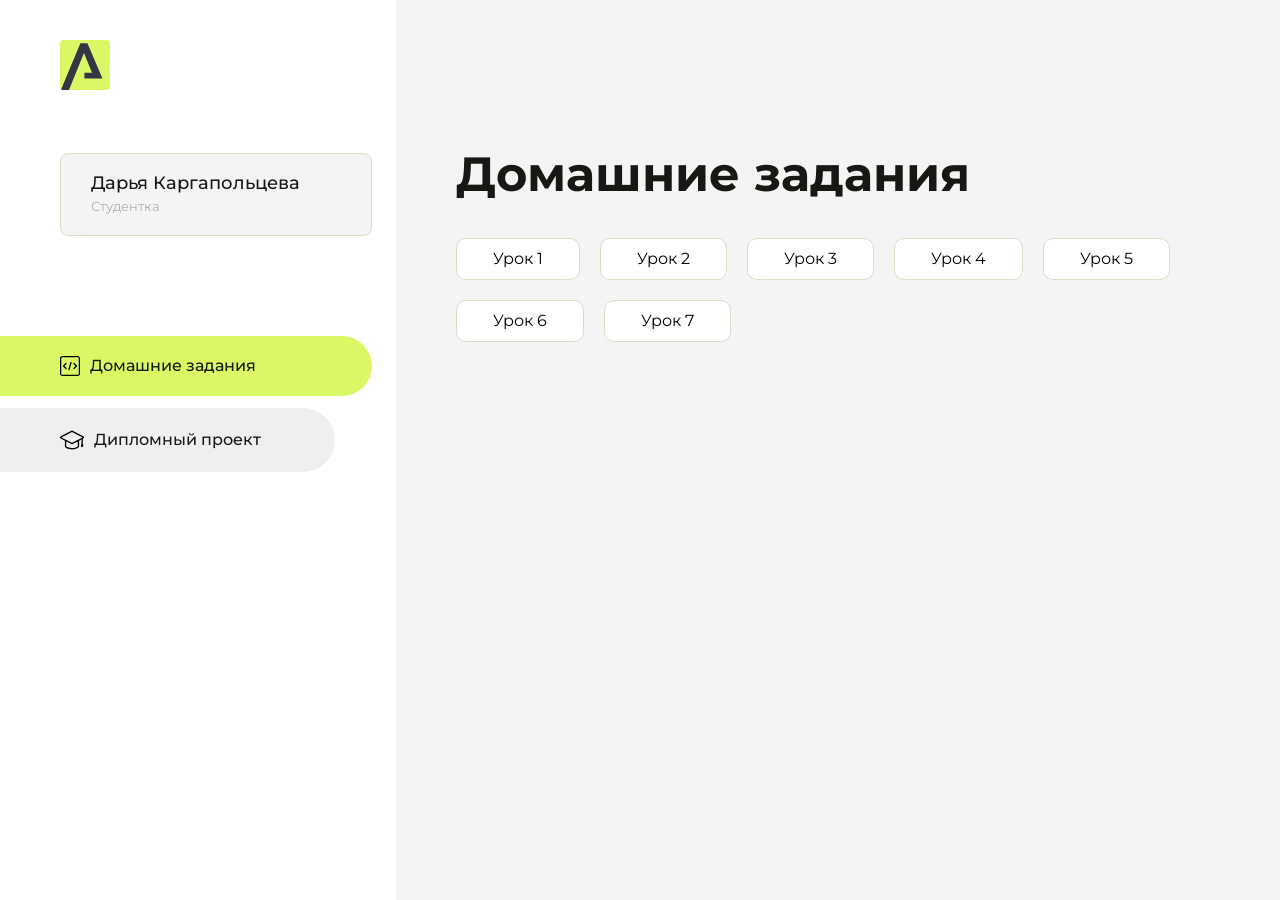
==== index.html @ 57bd3542 "Update index.html" ====
<!DOCTYPE html>
<html lang="en">
<head>
    <meta charset="UTF-8">
    <meta name="viewport" content="width=device-width, initial-scale=1.0">
    <title>Домашняя работа</title>
    <link rel="shortcut icon" href="src/logo.ico" type="image/x-icon">
    <link rel="preconnect" href="https://fonts.googleapis.com">
    <link rel="preconnect" href="https://fonts.gstatic.com" crossorigin>
    <link href="https://fonts.googleapis.com/css2?family=Montserrat:wght@400;500;700&family=Rubik:wght@500&display=swap"
          rel="stylesheet">
    <link rel="stylesheet" href="src/style.css">
</head>
<body id="body">
<div class="overlay" id="overlay"></div>
<div class="layout">
    <div class="burger" id="burger">
        <svg viewBox="0 0 24 24" fill="none" xmlns="http://www.w3.org/2000/svg">
            <g id="SVGRepo_bgCarrier" stroke-width="0"></g>
            <g id="SVGRepo_tracerCarrier" stroke-linecap="round" stroke-linejoin="round"></g>
            <g id="SVGRepo_iconCarrier">
                <path d="M4 18L20 18" stroke="#DAF765" stroke-width="2" stroke-linecap="round"></path>
                <path d="M4 12L20 12" stroke="#DAF765" stroke-width="2" stroke-linecap="round"></path>
                <path d="M4 6L20 6" stroke="#DAF765" stroke-width="2" stroke-linecap="round"></path>
            </g>
        </svg>
    </div>
    <aside class="sidebar" id="sidebar">
        <div class="sidebar__inner">
            <div class="logo">
                <svg width="50" height="50" viewBox="0 0 50 50" fill="none" xmlns="http://www.w3.org/2000/svg">
                    <g clip-path="url(#clip0_513_74730)">
                        <path d="M46.17 -0.257004H3.83C1.57281 -0.257004 -0.257 1.57281 -0.257 3.83V46.17C-0.257 48.4272 1.57281 50.257 3.83 50.257H46.17C48.4272 50.257 50.257 48.4272 50.257 46.17V3.83C50.257 1.57281 48.4272 -0.257004 46.17 -0.257004Z"
                              fill="#DAF765"/>
                        <path d="M24.375 38.4H42.461L27.441 3.1585H20.4355C20.4355 3.1585 6.7895 35.881 1.1945 49.294C2.015 50.0275 3.0945 50.257 3.6945 50.257H8.8445L23.954 13.07L32.0465 32.8285H24.375V38.4Z"
                              fill="#323843"/>
                    </g>
                    <defs>
                        <clipPath id="clip0_513_74730">
                            <rect width="50" height="50" fill="white"/>
                        </clipPath>
                    </defs>
                </svg>
            </div>
            <div class="sidebar__user">
                <div class="sidebar__name">Дарья Каргапольцева</div>
                <div class="sidebar__text">Студентка</div>
            </div>
            <div class="sidebar__tabs">
                <div class="sidebar__item">
                    <button class="sidebar__button active" id="tasks">
                        <svg xmlns="http://www.w3.org/2000/svg" width="20" height="20" viewBox="0 0 20 20" fill="none">
                            <g clip-path="url(#clip0_704_74543)">
                                <path d="M17.7083 20H2.29167C1.0275 20 0 18.9725 0 17.7083V2.29167C0 1.0275 1.0275 0 2.29167 0H17.7083C18.9725 0 20 1.0275 20 2.29167V17.7083C20 18.9725 18.9725 20 17.7083 20ZM2.29167 1.25C1.7175 1.25 1.25 1.7175 1.25 2.29167V17.7083C1.25 18.2825 1.7175 18.75 2.29167 18.75H17.7083C18.2825 18.75 18.75 18.2825 18.75 17.7083V2.29167C18.75 1.7175 18.2825 1.25 17.7083 1.25H2.29167Z"
                                      fill="black"/>
                                <path d="M6.04167 13.125C5.88167 13.125 5.72167 13.0642 5.6 12.9417L3.1 10.4417C2.85583 10.1975 2.85583 9.80167 3.1 9.5575L5.6 7.0575C5.84417 6.81333 6.24 6.81333 6.48417 7.0575C6.72833 7.30167 6.72833 7.6975 6.48417 7.94167L4.42583 10L6.48417 12.0583C6.72833 12.3025 6.72833 12.6983 6.48417 12.9425C6.36167 13.0642 6.20167 13.125 6.04167 13.125Z"
                                      fill="black"/>
                                <path d="M8.95833 14.1667C8.9 14.1667 8.84 14.1583 8.78167 14.1417C8.45083 14.0442 8.26083 13.6967 8.35833 13.3658L10.4417 6.28251C10.5392 5.95084 10.8892 5.76417 11.2175 5.85917C11.5483 5.95667 11.7383 6.30417 11.6408 6.63501L9.5575 13.7183C9.47833 13.9908 9.22833 14.1667 8.95833 14.1667Z"
                                      fill="black"/>
                                <path d="M13.9583 13.125C13.7983 13.125 13.6383 13.0642 13.5167 12.9417C13.2725 12.6975 13.2725 12.3017 13.5167 12.0575L15.575 9.99916L13.5167 7.94083C13.2725 7.69666 13.2725 7.30083 13.5167 7.05666C13.7608 6.81249 14.1567 6.81249 14.4008 7.05666L16.9008 9.55666C17.145 9.80083 17.145 10.1967 16.9008 10.4408L14.4008 12.9408C14.2783 13.0642 14.1183 13.125 13.9583 13.125Z"
                                      fill="black"/>
                            </g>
                            <defs>
                                <clipPath id="clip0_704_74543">
                                    <rect width="20" height="20" fill="white"/>
                                </clipPath>
                            </defs>
                        </svg>
                        <span>Домашние задания</span></button>
                </div>
                <div class="sidebar__item">
                    <button class="sidebar__button" id="diplom">
                        <svg xmlns="http://www.w3.org/2000/svg" width="24" height="24" viewBox="0 0 24 24" fill="none">
                            <g clip-path="url(#clip0_704_74553)">
                                <path d="M23.2628 10.5971C23.7176 10.365 24 9.90375 24 9.39337C24 8.883 23.7176 8.42175 23.2628 8.18962L12.6135 2.75362C12.2291 2.55824 11.7705 2.55787 11.3854 2.75399L0.736875 8.19C0.282375 8.42175 0 8.883 0 9.39337C0 9.90375 0.282375 10.365 0.736875 10.5971L4.89038 12.7177V18.2074C4.89038 19.8154 8.412 21.393 12 21.393C15.5884 21.393 19.1096 19.815 19.1096 18.2074V12.7174L21.4609 11.517V15.8017L20.901 17.2305C20.7409 17.6389 20.7934 18.0994 21.0405 18.4616C21.2876 18.8246 21.6979 19.041 22.1366 19.041C22.5754 19.041 22.9852 18.8246 23.2324 18.462C23.4795 18.099 23.532 17.6385 23.3719 17.2301L22.8124 15.8021V10.827L23.2628 10.5971ZM17.7623 18.1721C17.6198 18.6375 15.3491 20.0419 12 20.0419C8.65088 20.0419 6.38025 18.6375 6.2415 18.2074V12.3037L6.23887 12.3019C6.23812 12.057 6.1065 11.8207 5.87325 11.7019L1.3515 9.39337L12 3.95737L22.6489 9.39337L12 14.8294L5.87325 11.7019C5.54063 11.5331 4.6695 11.6674 4.5 12C4.33012 12.3322 4.55813 12.5479 4.89038 12.7177L11.3857 16.0331C11.5781 16.1314 11.7889 16.1805 12 16.1805C12.2107 16.1805 12.4222 16.1314 12.6146 16.0331L17.7593 13.407L17.7623 18.1721Z"
                                      fill="black"/>
                            </g>
                            <defs>
                                <clipPath id="clip0_704_74553">
                                    <rect width="24" height="24" fill="white"/>
                                </clipPath>
                            </defs>
                        </svg>
                        <span>Дипломный проект</span></button>
                </div>
            </div>
        </div>

    </aside>
    <div class="content">
        <div class="container">
            <div class="content__block" id="tasksBlock">
                <div class="content__title">Домашние задания</div>
                <ul class="content__list">
                    <li class="content__list-item">
                        <a href="myFirstsite/index.html">Урок 1</a>
                    </li>
                    <li class="content__list-item">
                        <a href="fitnes/index.html">Урок 2</a>
                    </li>
                     <li class="content__list-item">
                        <a href="3/table.html">Урок 3</a>
                    </li>
                     <li class="content__list-item">
                        <a href="lesson 4/index.html">Урок 4</a>
                    <li class="content__list-item">
                        <a href="lesson-5/article.html">Урок 5</a>
                    </li>
                    <li class="content__list-item">
                        <a href="lesson-6/index.html">Урок 6</a>
                    </li>
                    <li class="content__list-item">
                        <a href="lesson-5(fitStudio)/article.html">Урок 7</a>
                    </li>
                </ul>
            </div>
            <div class="content__block hidden" id="diplomBlock">
                <div class="content__title">Дипломный проект</div>
                <div class="content__list-diplom">
                    <a href="ПАПКА-С-НОМЕРОМ-УРОКА">Ссылка на ДЗ</a>
                </div>
                <div class="content__decor">
                    <div class="content__decor-text">Давай проверим, чему ты научился!</div>
                    <div class="content__decor-img">
                        <img src="src/decor.png" alt="decor">
                    </div>
                </div>
            </div>
        </div>
    </div>
</div>
<script src="src/index.js"></script>
</body>
</html>
---- src/style.css ----
*{padding: 0;margin: 0;border: 0;}
*,*:before,*:after{-webkit-box-sizing: border-box;box-sizing: border-box;}
:focus,:active{outline: none;}
a:focus,a:active{outline: none;}
nav,footer,header,aside{display: block;}
html,body{
    height:100%;width:100%;
    font-size:100%;line-height:1;-ms-text-size-adjust:100%;-moz-text-size-adjust:100%;-webkit-text-size-adjust:100%;}
input,button,textarea{font-family:inherit;}
input::-ms-clear{display: none;}
button{cursor: pointer;}
button::-moz-focus-inner{padding:0;border:0;}
a,a:visited{text-decoration: none;}
a:hover{text-decoration: none;}
ul li{list-style: none;}
img{vertical-align: top;}
h1,h2,h3,h4,h5,h6{font-size:inherit;font-weight: inherit;}
a{color:inherit;}



body {
    font-family: "Montserrat",SansSerif;
    color: black;
}

body.overflow {
    overflow: hidden;
}



.layout {
    display: -webkit-box;
    display: -ms-flexbox;
    display: flex;
    min-height: 100vh;
}

.sidebar {
    padding: 40px 24px 40px 0;
    -ms-flex-negative: 0;
    flex-shrink: 0;
    background-color: white;
}



.content {
    -webkit-box-flex: 1;
    -ms-flex-positive: 1;
    flex-grow: 1;
    background-color: #F4F4F4;
}

.container {
    display: -webkit-box;
    display: -ms-flexbox;
    display: flex;
    -webkit-box-orient: vertical;
    -webkit-box-direction: normal;
    -ms-flex-direction: column;
    flex-direction: column;
    -webkit-box-pack: center;
    -ms-flex-pack: center;
    justify-content: center;
    -webkit-box-align: center;
    -ms-flex-align: center;
    align-items: center;
    padding: 150px 60px 80px 60px;
}


.logo {
    margin-left: 60px;
    margin-bottom: 60px;
}

.sidebar__user {
    background-color: #F4F4F4;
    padding: 20px 30px;
    margin-left: 60px;
    margin-bottom: 100px;
    border-radius: 8px;
    border: 1px solid #DADEC9;
}

.sidebar__name {
    color:#161814;
    font-size: 18px;
    font-weight: 500;
    margin-bottom: 6px;
}

.sidebar__text {
    color: #AFB1A7;
    font-size: 13px;
    font-weight: 400;
    line-height: 130%; /* 16.9px */
}

.sidebar__item {
    width: 372px;
}

.sidebar__button {
    display: -webkit-box;
    display: -ms-flexbox;
    display: flex;
    -webkit-box-align: center;
    -ms-flex-align: center;
    align-items: center;
    gap: 10px;
    padding: 20px 60px;
    margin-bottom: 12px;
    border-radius: 0px 100px 100px 0px;
    -webkit-transition: all .5s;
    -o-transition: all .5s;
    transition: all .5s;
    cursor: pointer;
    width: 90%;
    color:#161814;
    font-size: 16px;
    font-weight: 500;
}

.sidebar__button.active , .sidebar__button:hover {
    width: 100%;
    background-color: #DAF765;
}


.content__title {
    color: #161814;
    font-size: 48px;
    font-weight: 700;
    margin-bottom: 40px;
}

.content__list {
    display: -webkit-box;
    display: -ms-flexbox;
    display: flex;
    -webkit-box-align: center;
    -ms-flex-align: center;
    align-items: center;
    -ms-flex-wrap: wrap;
    flex-wrap: wrap;
    gap: 20px;
}



.content__list-item  {
    cursor: pointer;
    padding: 12px 18px;
    background-color: #fff;
    border-radius: 10px;
    border: 1px solid #DADEC9;
    -webkit-transition: all .3s;
    -o-transition: all .3s;
    transition: all .3s;
}

.content__list-item:hover,.content__list-diplom:hover {
    background-color: #AFB1A7;
}

li a {
    padding: 12px 18px;

}


.content__list-diplom {
    -webkit-transition: all .3s;
    -o-transition: all .3s;
    transition: all .3s;
    display: inline-block;
    padding: 12px 18px;
    background-color: #fff;
    border-radius: 10px;
    border: 1px solid #DADEC9;
}

.content__decor {
    display: -webkit-box;
    display: -ms-flexbox;
    display: flex;
    -webkit-box-align: center;
    -ms-flex-align: center;
    align-items: center;
}

.content__decor-text {
    color:#BEDD44;
    font-size: 36px;
    font-weight: 700;
    line-height: 110%; /* 39.6px */
}

.content__block {
    max-width: 1200px;
}

.content__block.hidden {
    display: none;
}

.content__decor-img img{
    width: 100%;
}

.burger {
    display: none;
    padding: 5px;
    position: fixed;
    top: 3%;
    right: 7%;
    width: 40px;
    height: 40px;
    background-color: #161814;
    border-radius: 50%;
    z-index: 10;
    border: 1px solid #DAF765;
}

@media (max-width: 768px) {
    .burger {
        display: block;
    }

    .sidebar {
        -webkit-transition: all .3s;
        -o-transition: all .3s;
        transition: all .3s;
        -webkit-transform: translateX(-100%);
        -ms-transform: translateX(-100%);
        transform: translateX(-100%);
        position: fixed;
        top: 0;
        left: 0;
        bottom: 0;
        z-index: 5;
    }

    .sidebar.show {
        -webkit-transform: translateX(0%);
        -ms-transform: translateX(0%);
        transform: translateX(0%);
    }

    .overlay {
        opacity: 0;
        pointer-events: none;
        -webkit-transition: all .3s;
        -o-transition: all .3s;
        transition: all .3s;
        position: absolute;
        top: 0;
        right: 0;
        left: 0;
        bottom: 0;
        z-index: 3;
        background-color: #000000e0;
    }

    .overlay.show {
        opacity: 1;
        pointer-events: all;
    }

    .container {
        padding: 40px 20px;
        min-height: 100%;
    }

    .content__decor {
        margin-top: 20px;
        -webkit-box-orient: vertical;
        -webkit-box-direction: normal;
        -ms-flex-direction: column;
        flex-direction: column;
    }
}

@media (max-width: 400px) {
    .sidebar__user {
        margin-left: 0;
    }
}
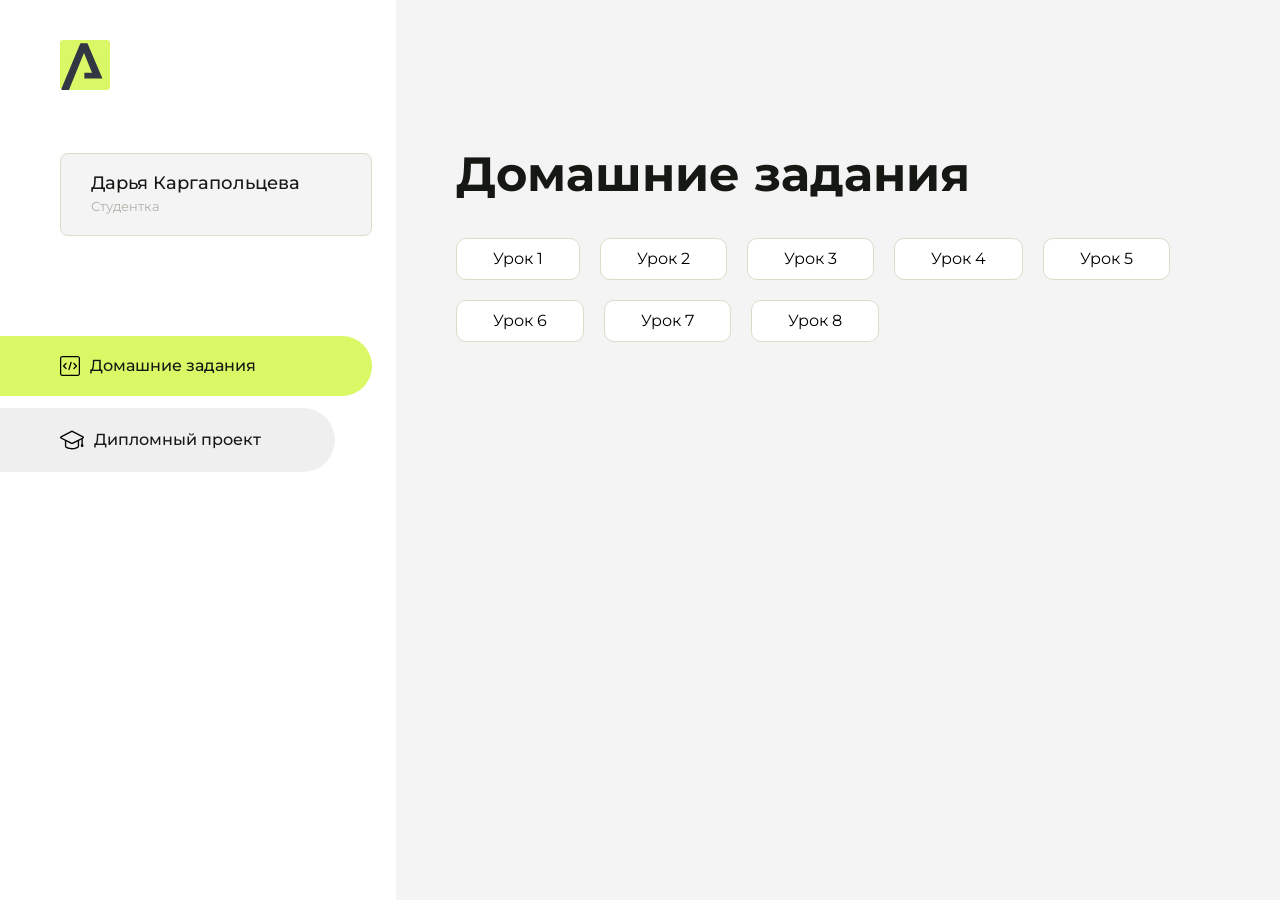
==== commit e8fae720: "Update index.html" ====
--- a/index.html
+++ b/index.html
@@ -112,6 +112,9 @@
                     <li class="content__list-item">
                         <a href="lesson-5(fitStudio)/article.html">Урок 7</a>
                     </li>
+                    <li class="content__list-item">
+                        <a href="form-v2/index.html">Урок 8</a>
+                    </li>
                 </ul>
             </div>
             <div class="content__block hidden" id="diplomBlock">
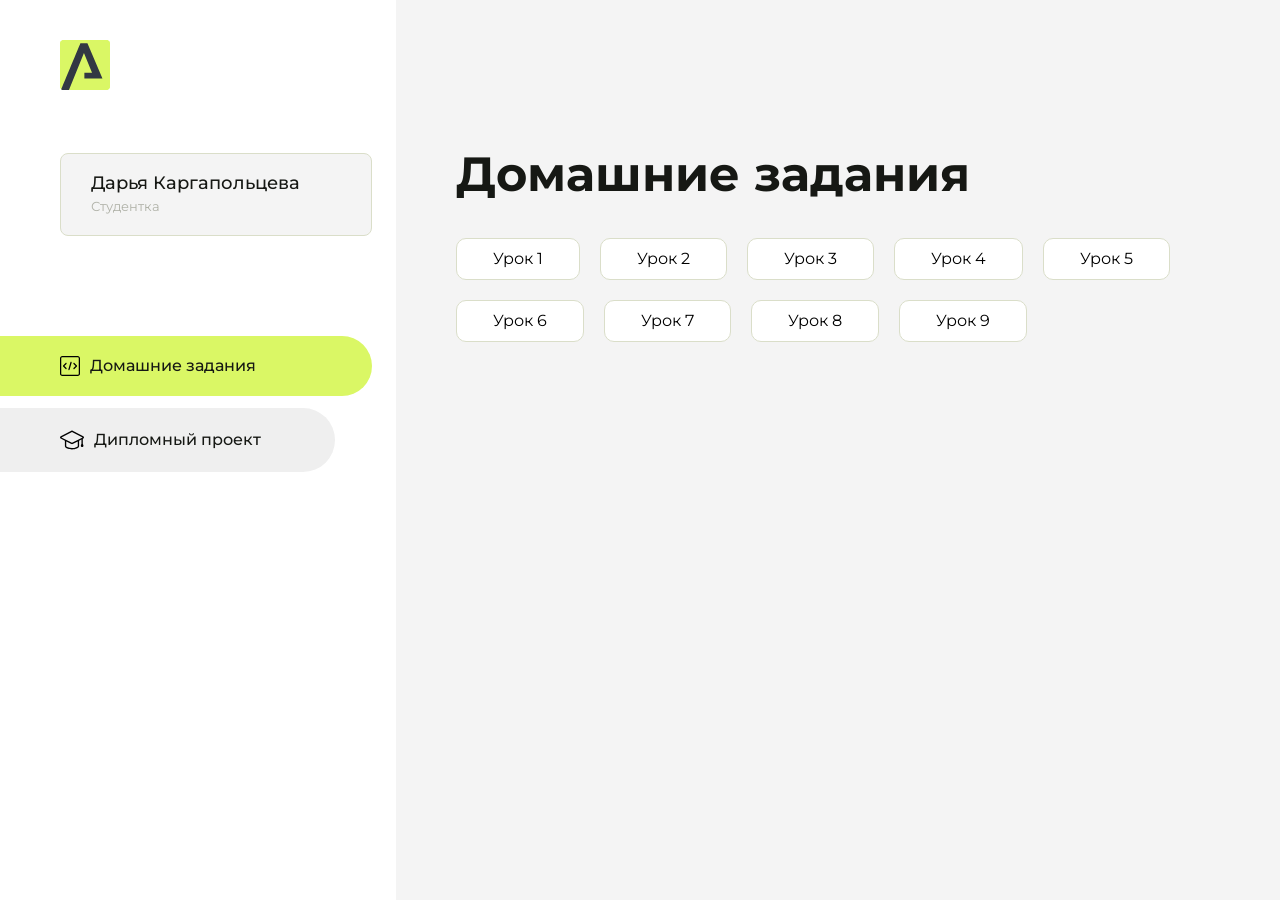
==== commit 73b4f4e3: "Update index.html" ====
--- a/index.html
+++ b/index.html
@@ -115,6 +115,9 @@
                     <li class="content__list-item">
                         <a href="form-v2/index.html">Урок 8</a>
                     </li>
+                    <li class="content__list-item">
+                        <a href="fitStudio-main/article.html">Урок 9</a>
+                    </li>
                 </ul>
             </div>
             <div class="content__block hidden" id="diplomBlock">
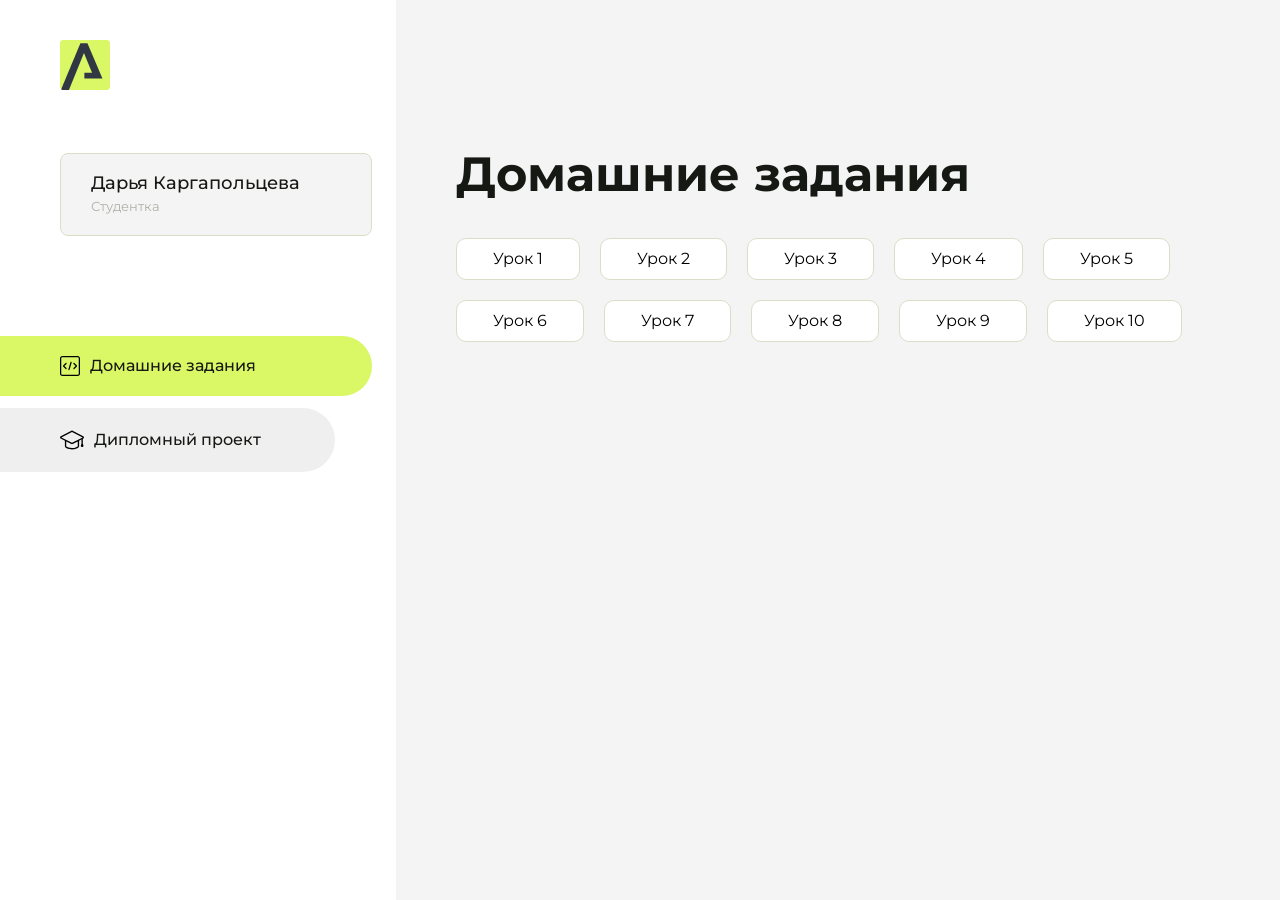
==== commit 1591521e: "Update index.html" ====
--- a/index.html
+++ b/index.html
@@ -118,6 +118,9 @@
                     <li class="content__list-item">
                         <a href="fitStudio-main/article.html">Урок 9</a>
                     </li>
+                    <li class="content__list-item">
+                        <a href="fitStudio-main/article.html">Урок 10</a>
+                    </li>
                 </ul>
             </div>
             <div class="content__block hidden" id="diplomBlock">
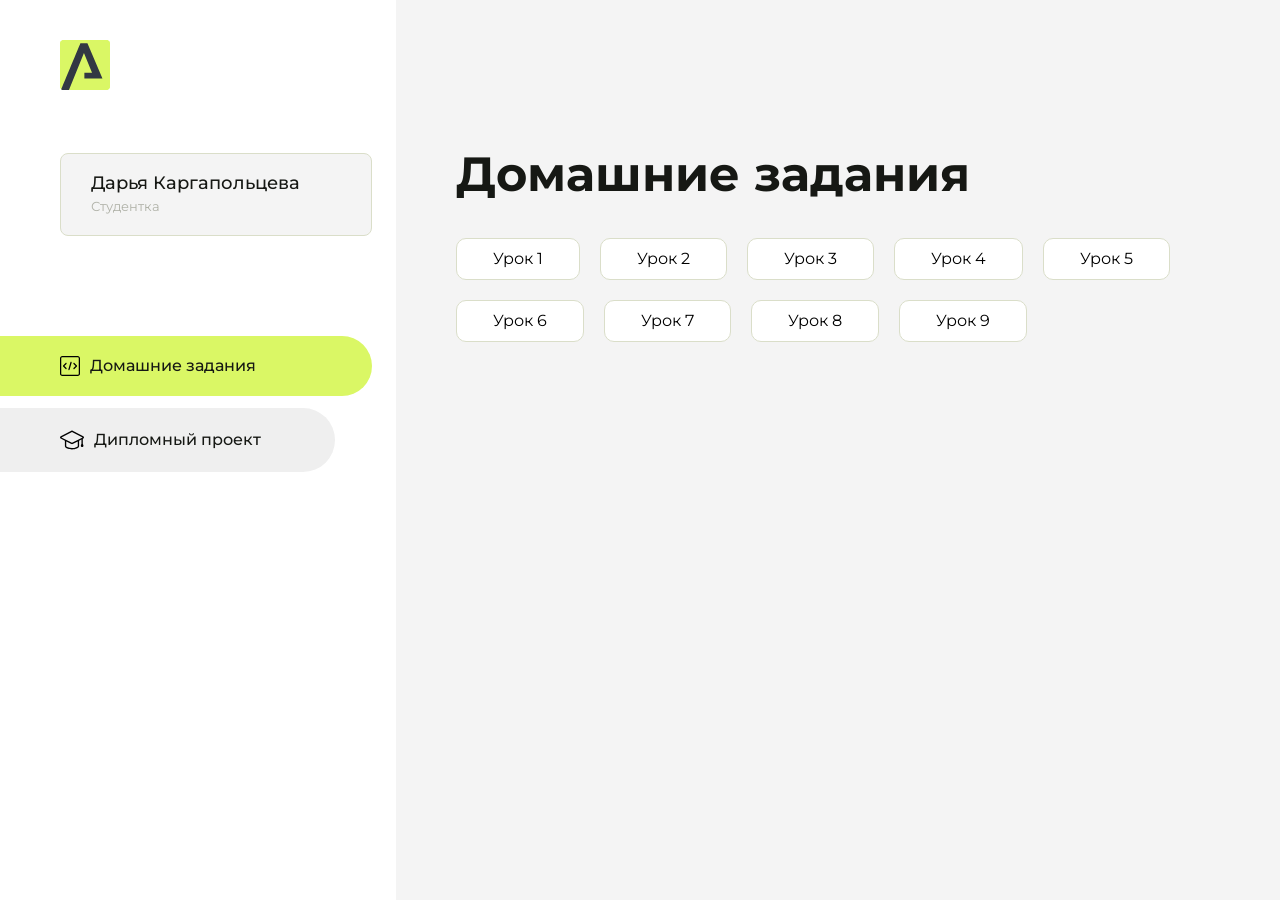
==== commit d24261b1: "Update index.html" ====
--- a/index.html
+++ b/index.html
@@ -118,9 +118,6 @@
                     <li class="content__list-item">
                         <a href="fitStudio-main/article.html">Урок 9</a>
                     </li>
-                    <li class="content__list-item">
-                        <a href="fitStudio-main/article.html">Урок 10</a>
-                    </li>
                 </ul>
             </div>
             <div class="content__block hidden" id="diplomBlock">
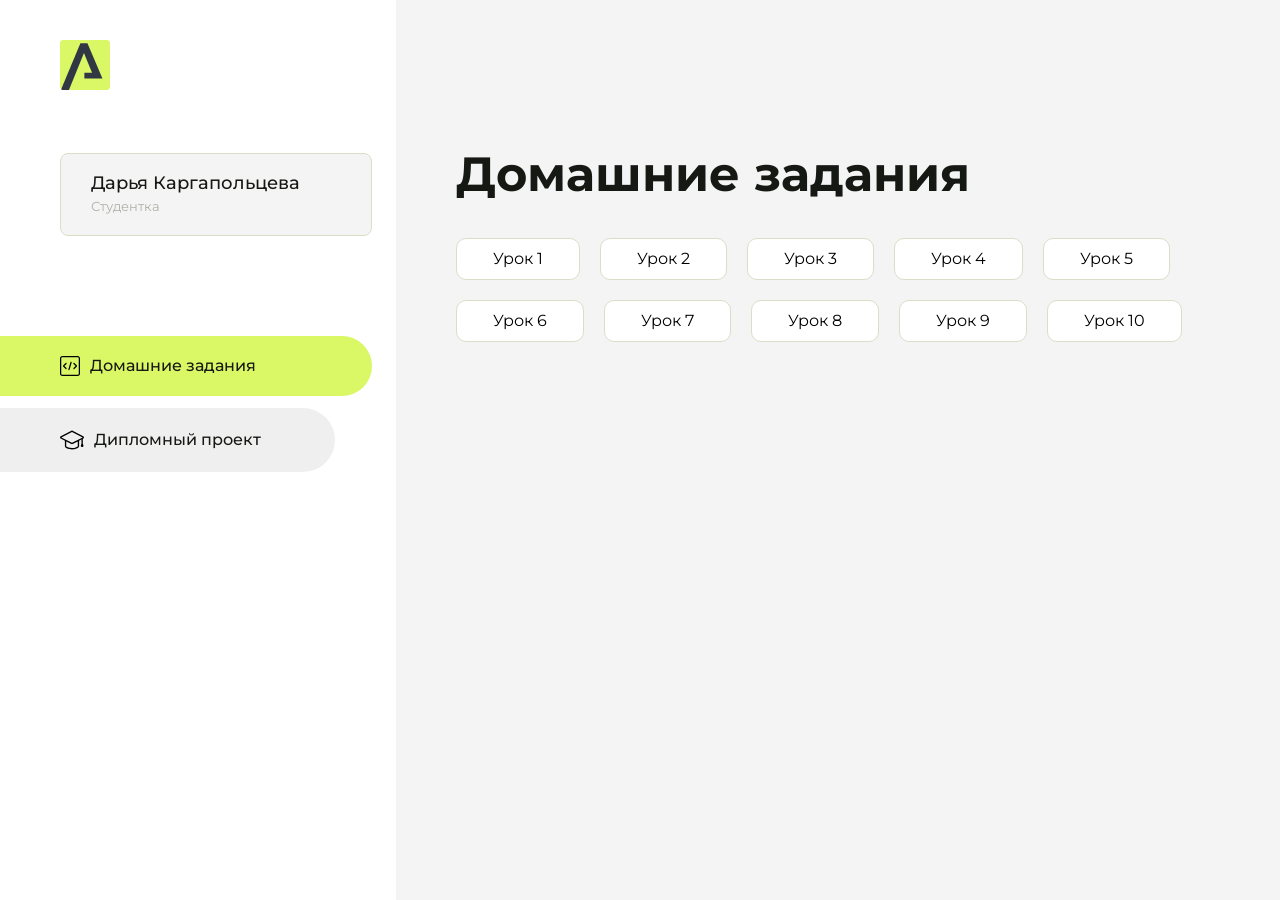
==== commit 86277af0: "Update index.html" ====
--- a/index.html
+++ b/index.html
@@ -118,6 +118,9 @@
                     <li class="content__list-item">
                         <a href="fitStudio-main/article.html">Урок 9</a>
                     </li>
+                    <li class="content__list-item">
+                        <a href="fitStudio-main/index.html">Урок 10</a>
+                    </li>
                 </ul>
             </div>
             <div class="content__block hidden" id="diplomBlock">
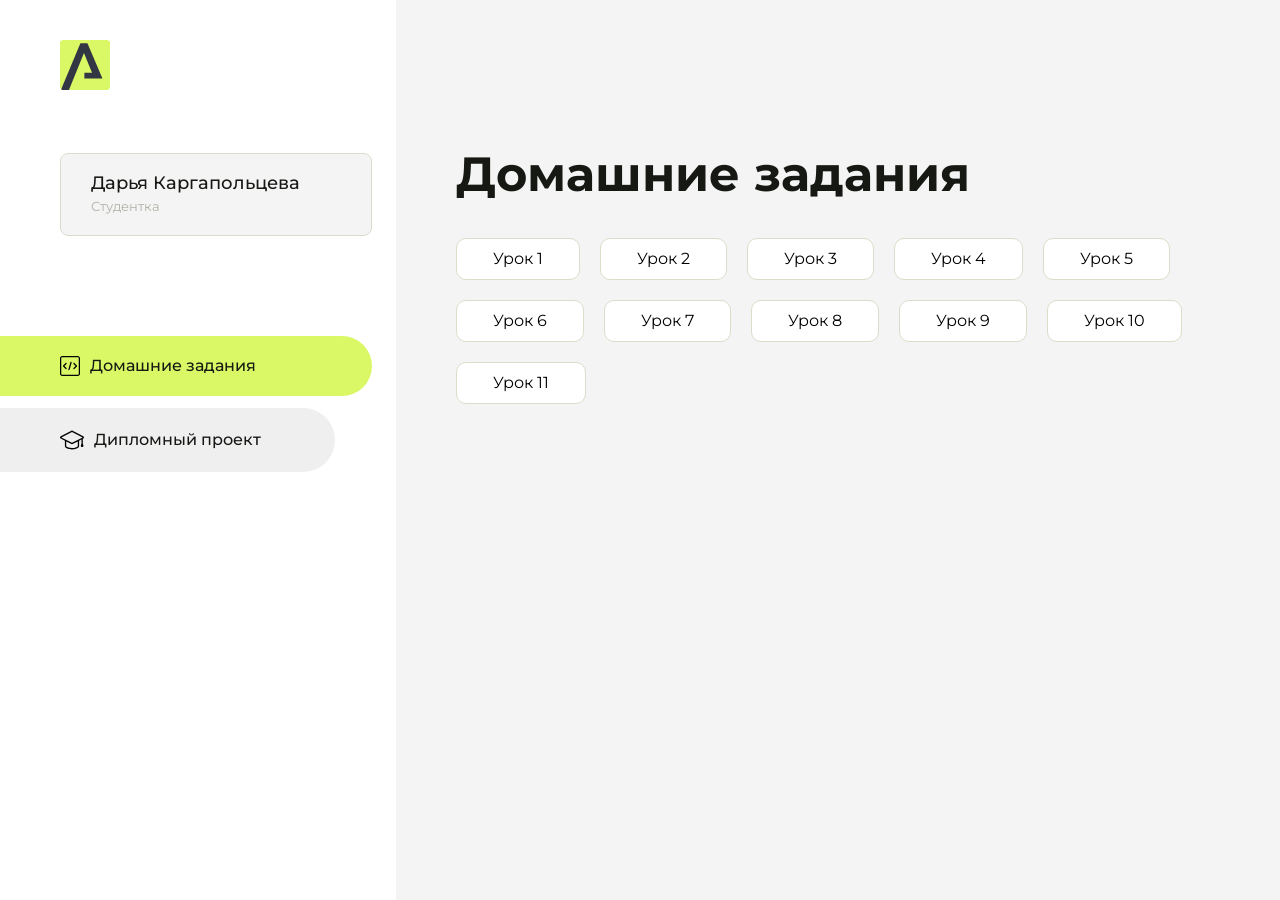
==== commit ec2794ea: "Update index.html" ====
--- a/index.html
+++ b/index.html
@@ -121,6 +121,9 @@
                     <li class="content__list-item">
                         <a href="fitStudio-main/index.html">Урок 10</a>
                     </li>
+                    <li class="content__list-item">
+                        <a href="fitStudio-main(l11)/index.html">Урок 11</a>
+                    </li>
                 </ul>
             </div>
             <div class="content__block hidden" id="diplomBlock">
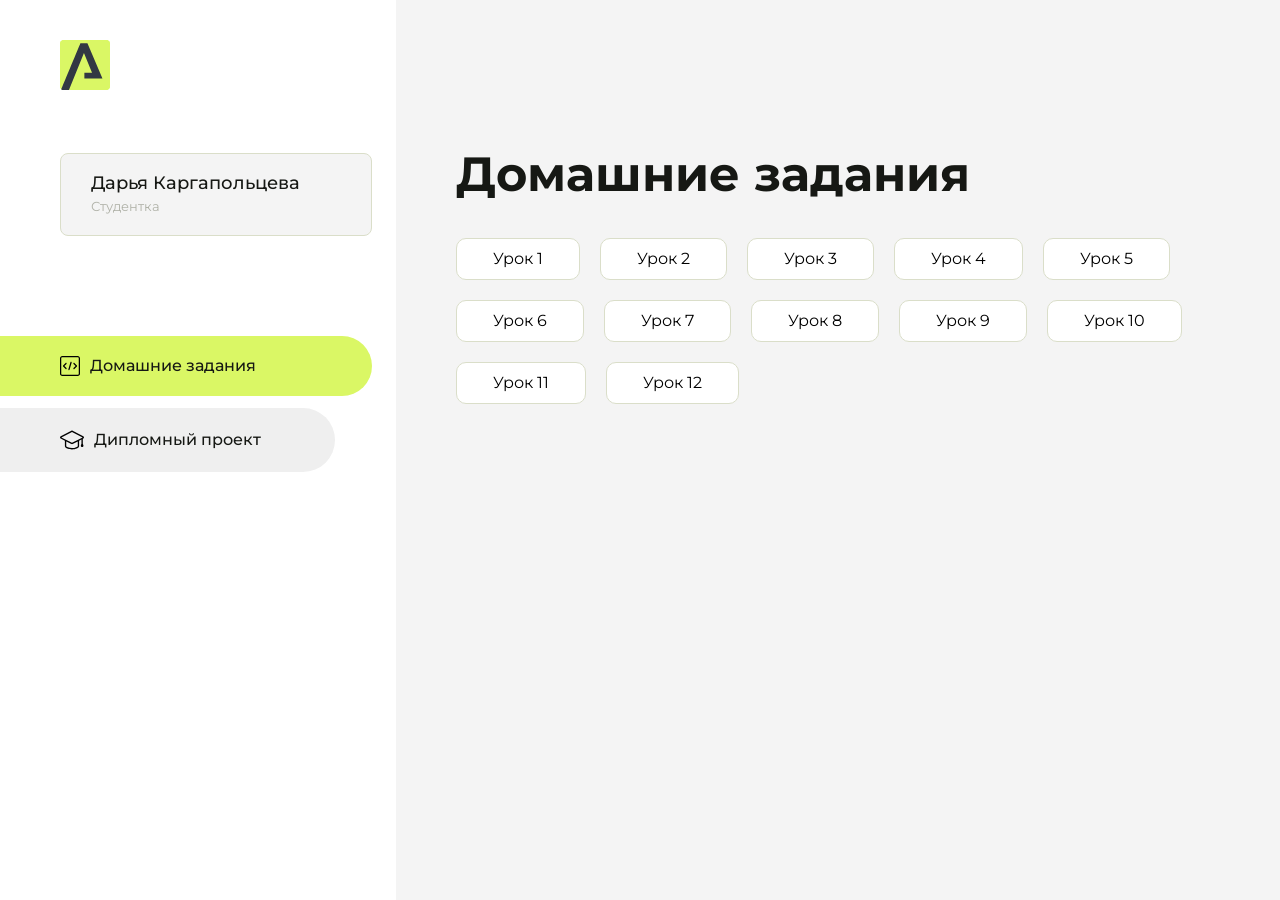
==== commit 787cfadf: "Update index.html" ====
--- a/index.html
+++ b/index.html
@@ -124,6 +124,9 @@
                     <li class="content__list-item">
                         <a href="fitStudio-main(l11)/index.html">Урок 11</a>
                     </li>
+                    <li class="content__list-item">
+                        <a href="fitStudio-main(l12)/index.html">Урок 12</a>
+                    </li>
                 </ul>
             </div>
             <div class="content__block hidden" id="diplomBlock">
